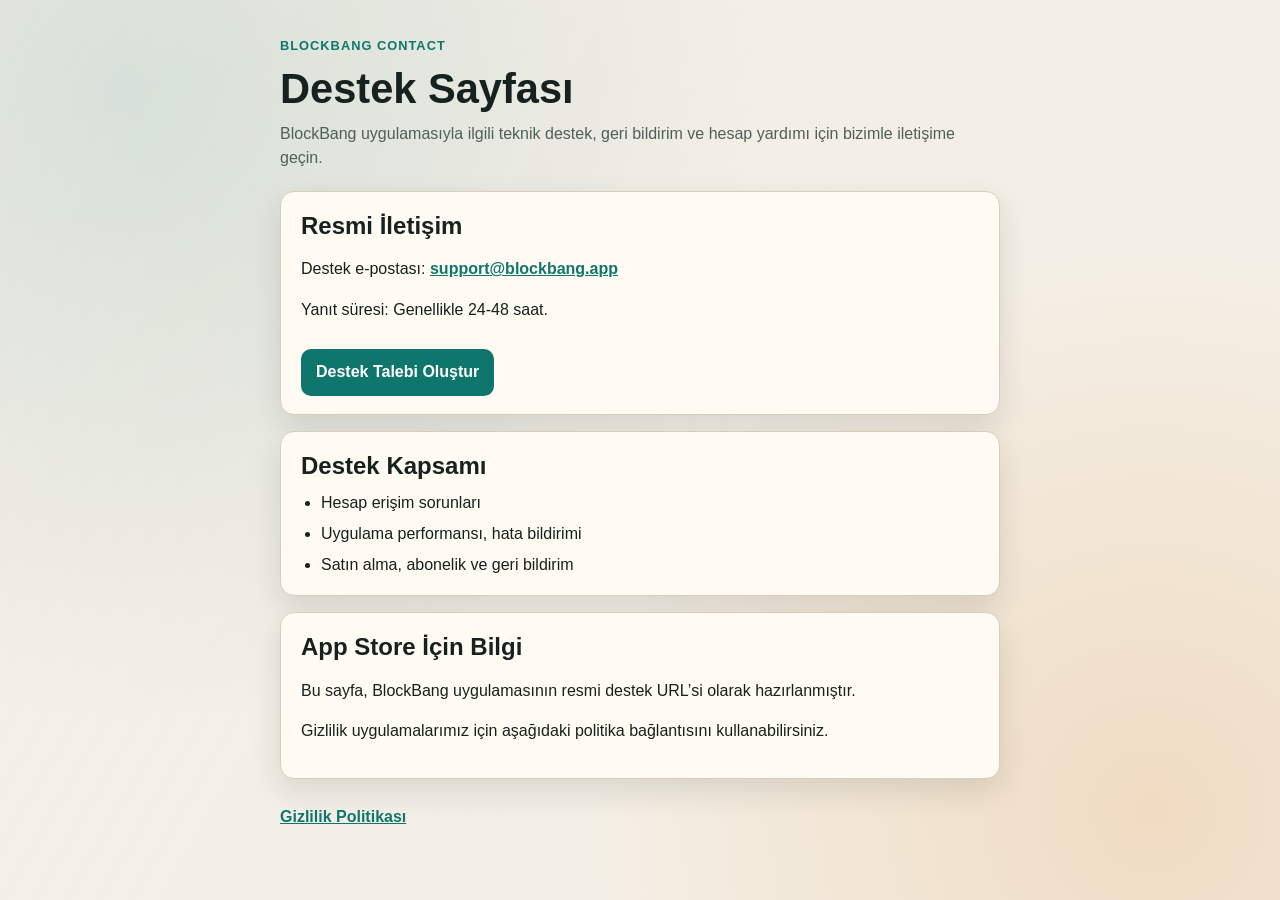
==== index.html @ 25428a28 "ilk hali" ====
<!DOCTYPE html>
<html lang="tr">
<head>
  <meta charset="UTF-8">
  <meta name="viewport" content="width=device-width, initial-scale=1.0">
  <title>Destek | BlockBang</title>
  <meta name="description" content="BlockBang uygulaması için resmi destek ve iletişim sayfası.">
  <link rel="stylesheet" href="styles.css">
</head>
<body>
  <div class="bg-glow"></div>
  <main class="container">
    <header class="hero">
      <p class="eyebrow">BlockBang Contact</p>
      <h1>Destek Sayfası</h1>
      <p class="lead">
        BlockBang uygulamasıyla ilgili teknik destek, geri bildirim ve hesap yardımı için bizimle iletişime geçin.
      </p>
    </header>

    <section class="card">
      <h2>Resmi İletişim</h2>
      <p>Destek e-postası: <a href="mailto:support@blockbang.app">support@blockbang.app</a></p>
      <p>Yanıt süresi: Genellikle 24-48 saat.</p>
      <a class="btn" href="mailto:support@blockbang.app?subject=BlockBang%20Destek%20Talebi">Destek Talebi Oluştur</a>
    </section>

    <section class="card">
      <h2>Destek Kapsamı</h2>
      <ul>
        <li>Hesap erişim sorunları</li>
        <li>Uygulama performansı, hata bildirimi</li>
        <li>Satın alma, abonelik ve geri bildirim</li>
      </ul>
    </section>

    <section class="card">
      <h2>App Store İçin Bilgi</h2>
      <p>Bu sayfa, BlockBang uygulamasının resmi destek URL’si olarak hazırlanmıştır.</p>
      <p>Gizlilik uygulamalarımız için aşağıdaki politika bağlantısını kullanabilirsiniz.</p>
    </section>

    <footer class="footer">
      <a href="privacy.html">Gizlilik Politikası</a>
    </footer>
  </main>
</body>
</html>
---- styles.css ----
:root {
  --bg: #f4efe6;
  --surface: #fffaf2;
  --text: #16221f;
  --muted: #4f5f59;
  --accent: #0f766e;
  --accent-2: #d97706;
  --border: #d7cdbb;
  --shadow: 0 12px 30px rgba(22, 34, 31, 0.12);
}

* {
  box-sizing: border-box;
}

body {
  margin: 0;
  min-height: 100vh;
  font-family: "Avenir Next", "Segoe UI", sans-serif;
  line-height: 1.55;
  color: var(--text);
  background:
    radial-gradient(circle at 10% 10%, rgba(15, 118, 110, 0.14), transparent 45%),
    radial-gradient(circle at 90% 90%, rgba(217, 119, 6, 0.16), transparent 40%),
    var(--bg);
}

.bg-glow {
  position: fixed;
  inset: 0;
  pointer-events: none;
  background: linear-gradient(120deg, rgba(255, 255, 255, 0.12), transparent 55%);
}

.container {
  max-width: 760px;
  margin: 0 auto;
  padding: calc(36px + env(safe-area-inset-top)) 20px calc(28px + env(safe-area-inset-bottom));
}

.hero {
  margin-bottom: 20px;
  animation: fade-up .6s ease both;
}

.eyebrow {
  margin: 0 0 10px;
  font-size: .8rem;
  font-weight: 700;
  letter-spacing: .08em;
  text-transform: uppercase;
  color: var(--accent);
}

h1 {
  margin: 0 0 10px;
  font-size: clamp(2rem, 3.5vw, 2.6rem);
  line-height: 1.1;
}

.lead {
  margin: 0;
  color: var(--muted);
}

.card {
  margin-top: 16px;
  padding: 18px 20px;
  background: var(--surface);
  border: 1px solid var(--border);
  border-radius: 14px;
  box-shadow: var(--shadow);
  animation: fade-up .6s ease both;
}

.card h2 {
  margin-top: 0;
  margin-bottom: 10px;
  line-height: 1.3;
}

ul {
  margin: 0;
  padding-left: 20px;
}

li + li {
  margin-top: 6px;
}

a {
  color: var(--accent);
  font-weight: 600;
}

a:hover {
  color: var(--accent-2);
}

.footer {
  margin-top: 26px;
  animation: fade-up .8s ease both;
}

.btn {
  display: inline-block;
  margin-top: 10px;
  padding: 10px 14px;
  border-radius: 10px;
  border: 1px solid transparent;
  background: var(--accent);
  color: #fff;
  text-decoration: none;
  font-weight: 700;
}

.btn:hover {
  background: #0b5c56;
  color: #fff;
}

@keyframes fade-up {
  from {
    opacity: 0;
    transform: translateY(8px);
  }
  to {
    opacity: 1;
    transform: translateY(0);
  }
}

@media (max-width: 640px) {
  .container {
    padding-left: 16px;
    padding-right: 16px;
  }

  h1 {
    font-size: clamp(1.7rem, 7vw, 2rem);
  }

  .card {
    padding: 16px;
    border-radius: 12px;
  }

  .btn {
    width: 100%;
    text-align: center;
    padding: 12px 14px;
  }
}
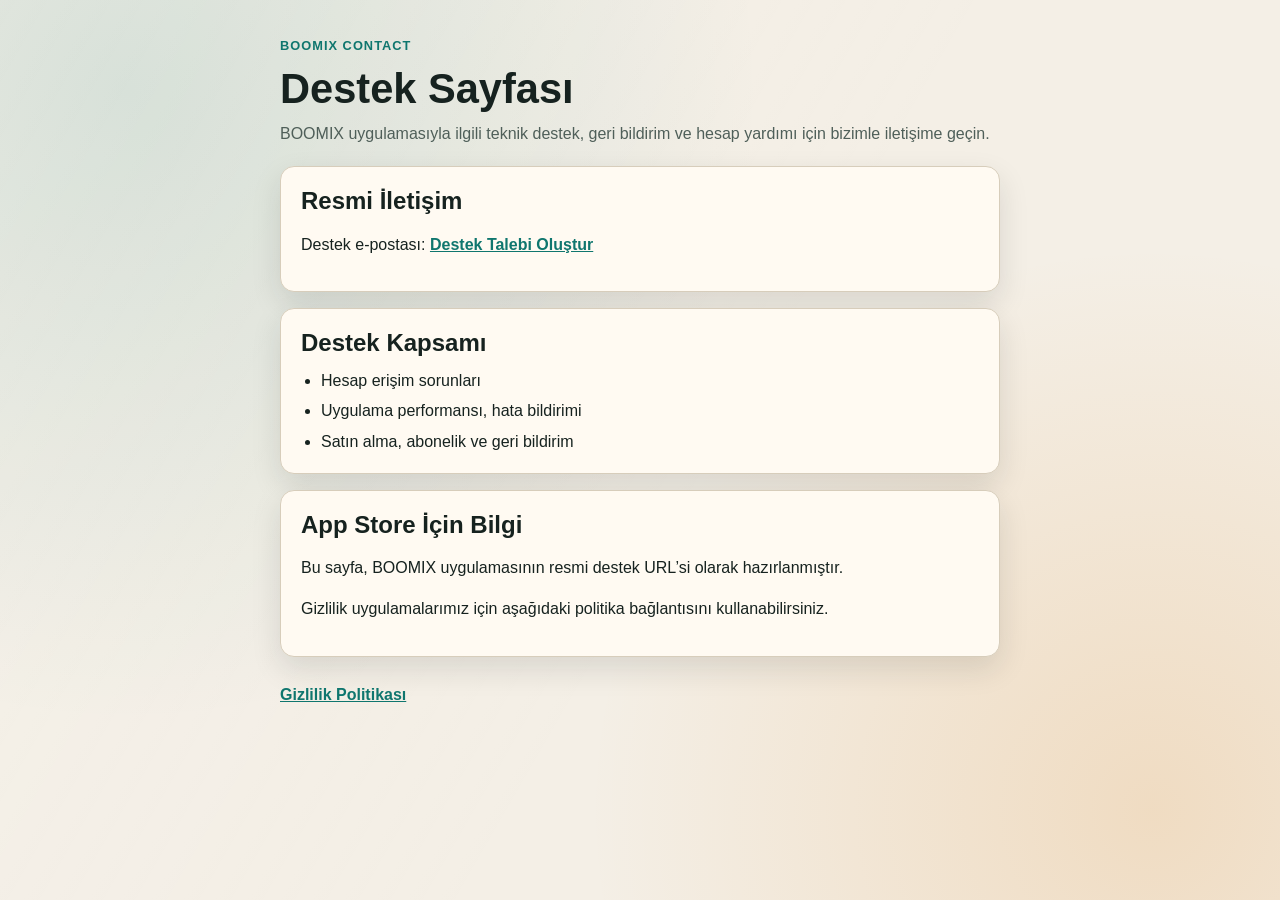
==== commit bfc2d56b: "Update branding from BlockBang to BOOMIX" ====
--- a/index.html
+++ b/index.html
@@ -3,26 +3,26 @@
 <head>
   <meta charset="UTF-8">
   <meta name="viewport" content="width=device-width, initial-scale=1.0">
-  <title>Destek | BlockBang</title>
-  <meta name="description" content="BlockBang uygulaması için resmi destek ve iletişim sayfası.">
+  <title>Destek | BOOMIX</title>
+  <meta name="description" content="BOOMIX uygulaması için resmi destek ve iletişim sayfası.">
   <link rel="stylesheet" href="styles.css">
 </head>
 <body>
   <div class="bg-glow"></div>
   <main class="container">
     <header class="hero">
-      <p class="eyebrow">BlockBang Contact</p>
+      <p class="eyebrow">BOOMIX Contact</p>
       <h1>Destek Sayfası</h1>
       <p class="lead">
-        BlockBang uygulamasıyla ilgili teknik destek, geri bildirim ve hesap yardımı için bizimle iletişime geçin.
+        BOOMIX uygulamasıyla ilgili teknik destek, geri bildirim ve hesap yardımı için bizimle iletişime geçin.
       </p>
     </header>
 
     <section class="card">
       <h2>Resmi İletişim</h2>
-      <p>Destek e-postası: <a href="mailto:support@blockbang.app">support@blockbang.app</a></p>
+      <p>Destek e-postası: <a href="mailto:sevilaytanis@gmail.com>sevilaytanis@gmail.com</a></p>
       <p>Yanıt süresi: Genellikle 24-48 saat.</p>
-      <a class="btn" href="mailto:support@blockbang.app?subject=BlockBang%20Destek%20Talebi">Destek Talebi Oluştur</a>
+      <a class="btn" href="mailto:sevilaytanis@gmail.com?subject=BOOMIX%20Destek%20Talebi">Destek Talebi Oluştur</a>
     </section>
 
     <section class="card">
@@ -36,7 +36,7 @@
 
     <section class="card">
       <h2>App Store İçin Bilgi</h2>
-      <p>Bu sayfa, BlockBang uygulamasının resmi destek URL’si olarak hazırlanmıştır.</p>
+      <p>Bu sayfa, BOOMIX uygulamasının resmi destek URL’si olarak hazırlanmıştır.</p>
       <p>Gizlilik uygulamalarımız için aşağıdaki politika bağlantısını kullanabilirsiniz.</p>
     </section>
 
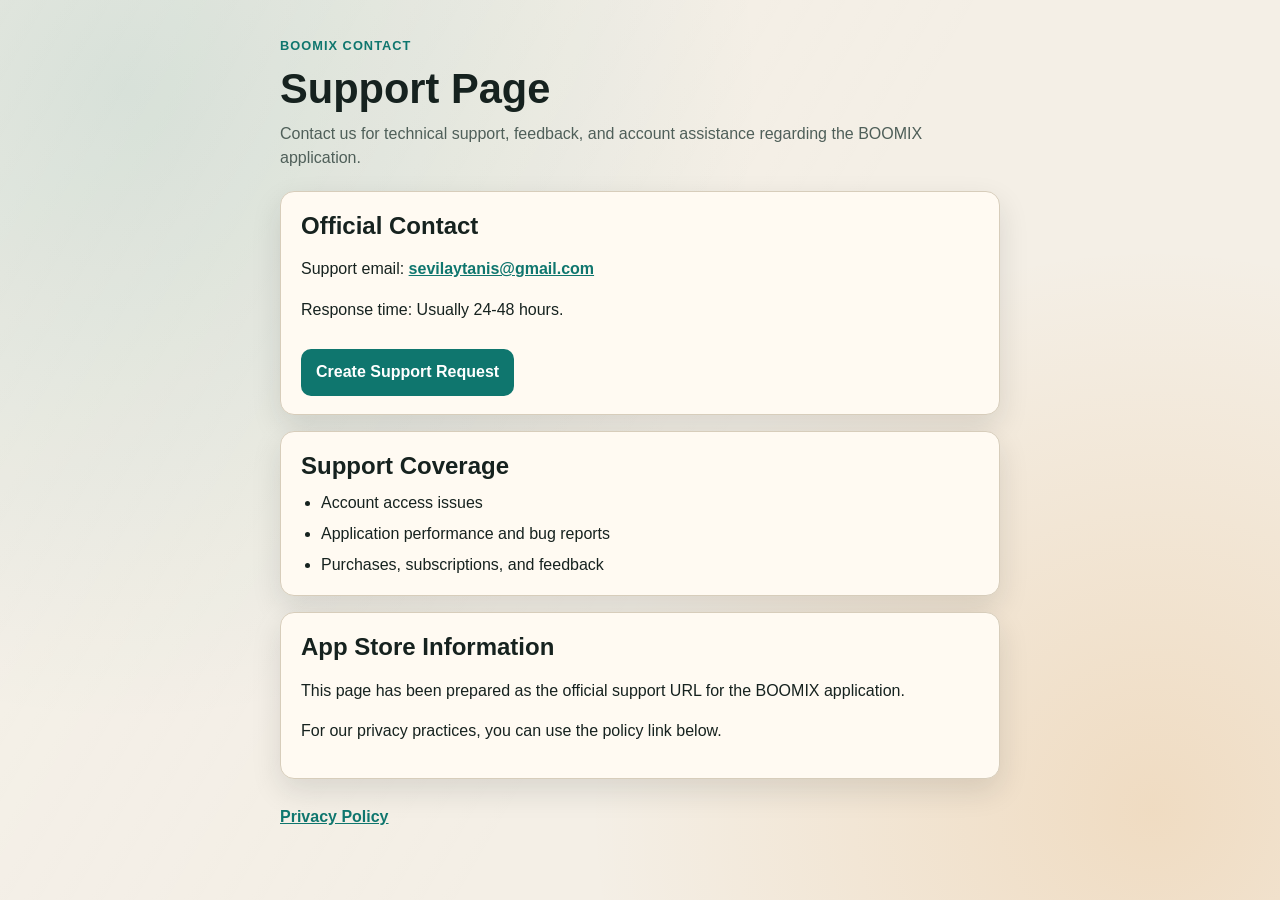
==== commit e5a28866: "Translate index.html from Turkish to English" ====
--- a/index.html
+++ b/index.html
@@ -1,10 +1,10 @@
 <!DOCTYPE html>
-<html lang="tr">
+<html lang="en">
 <head>
   <meta charset="UTF-8">
   <meta name="viewport" content="width=device-width, initial-scale=1.0">
-  <title>Destek | BOOMIX</title>
-  <meta name="description" content="BOOMIX uygulaması için resmi destek ve iletişim sayfası.">
+  <title>Support | BOOMIX</title>
+  <meta name="description" content="Official support and contact page for the BOOMIX application.">
   <link rel="stylesheet" href="styles.css">
 </head>
 <body>
@@ -12,36 +12,36 @@
   <main class="container">
     <header class="hero">
       <p class="eyebrow">BOOMIX Contact</p>
-      <h1>Destek Sayfası</h1>
+      <h1>Support Page</h1>
       <p class="lead">
-        BOOMIX uygulamasıyla ilgili teknik destek, geri bildirim ve hesap yardımı için bizimle iletişime geçin.
+        Contact us for technical support, feedback, and account assistance regarding the BOOMIX application.
       </p>
     </header>
 
     <section class="card">
-      <h2>Resmi İletişim</h2>
-      <p>Destek e-postası: <a href="mailto:sevilaytanis@gmail.com>sevilaytanis@gmail.com</a></p>
-      <p>Yanıt süresi: Genellikle 24-48 saat.</p>
-      <a class="btn" href="mailto:sevilaytanis@gmail.com?subject=BOOMIX%20Destek%20Talebi">Destek Talebi Oluştur</a>
+      <h2>Official Contact</h2>
+      <p>Support email: <a href="mailto:sevilaytanis@gmail.com">sevilaytanis@gmail.com</a></p>
+      <p>Response time: Usually 24-48 hours.</p>
+      <a class="btn" href="mailto:sevilaytanis@gmail.com?subject=BOOMIX%20Support%20Request">Create Support Request</a>
     </section>
 
     <section class="card">
-      <h2>Destek Kapsamı</h2>
+      <h2>Support Coverage</h2>
       <ul>
-        <li>Hesap erişim sorunları</li>
-        <li>Uygulama performansı, hata bildirimi</li>
-        <li>Satın alma, abonelik ve geri bildirim</li>
+        <li>Account access issues</li>
+        <li>Application performance and bug reports</li>
+        <li>Purchases, subscriptions, and feedback</li>
       </ul>
     </section>
 
     <section class="card">
-      <h2>App Store İçin Bilgi</h2>
-      <p>Bu sayfa, BOOMIX uygulamasının resmi destek URL’si olarak hazırlanmıştır.</p>
-      <p>Gizlilik uygulamalarımız için aşağıdaki politika bağlantısını kullanabilirsiniz.</p>
+      <h2>App Store Information</h2>
+      <p>This page has been prepared as the official support URL for the BOOMIX application.</p>
+      <p>For our privacy practices, you can use the policy link below.</p>
     </section>
 
     <footer class="footer">
-      <a href="privacy.html">Gizlilik Politikası</a>
+      <a href="privacy.html">Privacy Policy</a>
     </footer>
   </main>
 </body>
